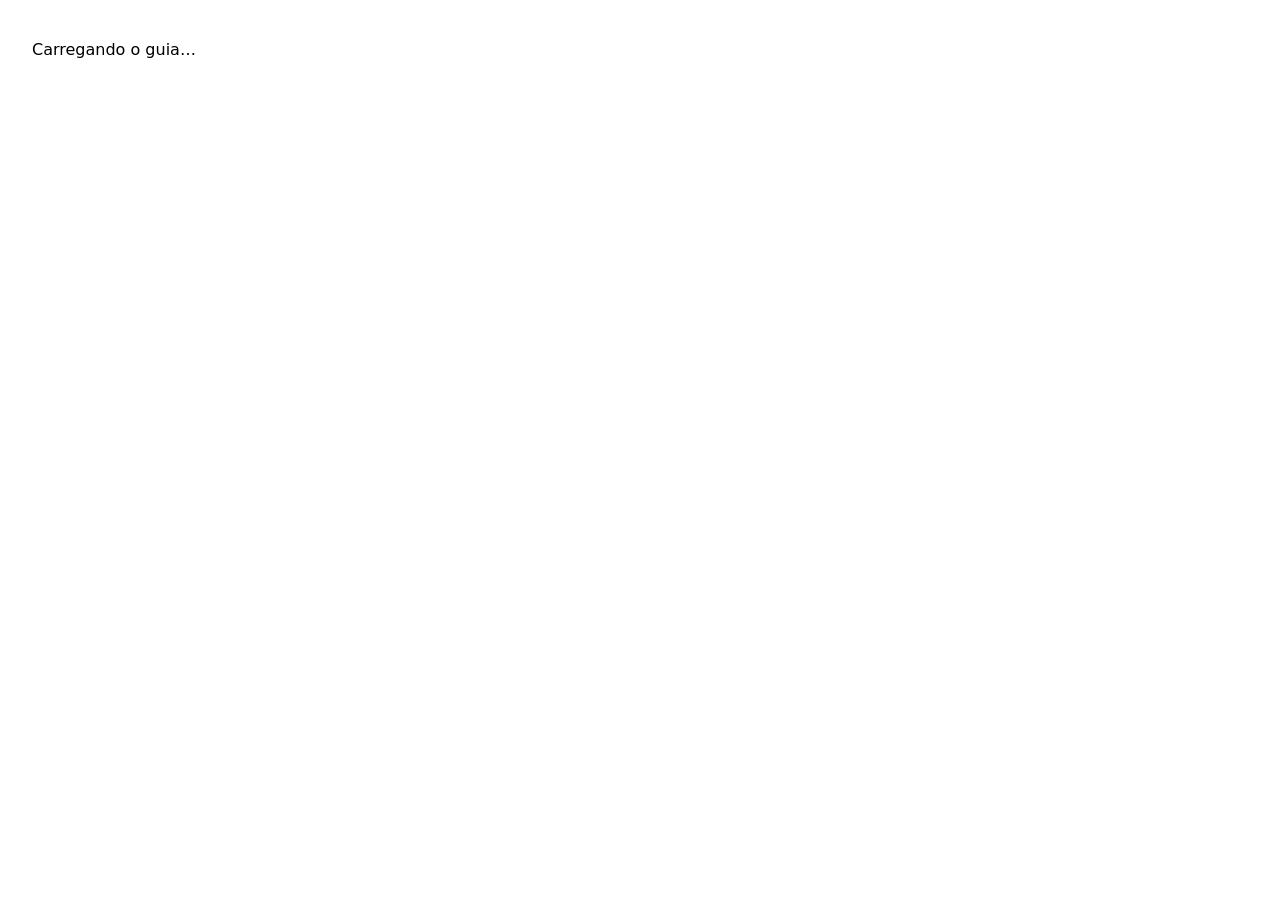
==== aluguel-novo/index.html @ 13892461 "feat: publica a página do guia online do Aluguel Novo" ====
<!DOCTYPE html>
<html lang="pt-BR" dir="ltr">
<head>
<meta charset="utf-8">
<meta name="robots" content="noindex, nofollow, noarchive">
<meta name="referrer" content="no-referrer">
<meta name="viewport" content="width=device-width, initial-scale=1">
<meta name="color-scheme" content="light dark">
<meta http-equiv="Content-Security-Policy" content="default-src 'none'; style-src 'self' 'unsafe-inline'; script-src 'self'; img-src data: https:; connect-src 'self'; base-uri 'none'; form-action 'none';">
<title>Guia online: 10 casas para visitar (23/11/2026)</title>
<link rel="stylesheet" href="estilo.css">
</head>
<body>
<div id="app"><p style="padding:24px;font-family:system-ui,sans-serif">Carregando o guia…</p></div>
<noscript><p style="padding:24px;font-family:system-ui,sans-serif">Ative o JavaScript para ver o guia.</p></noscript>
<script src="app.js"></script>
</body>
</html>
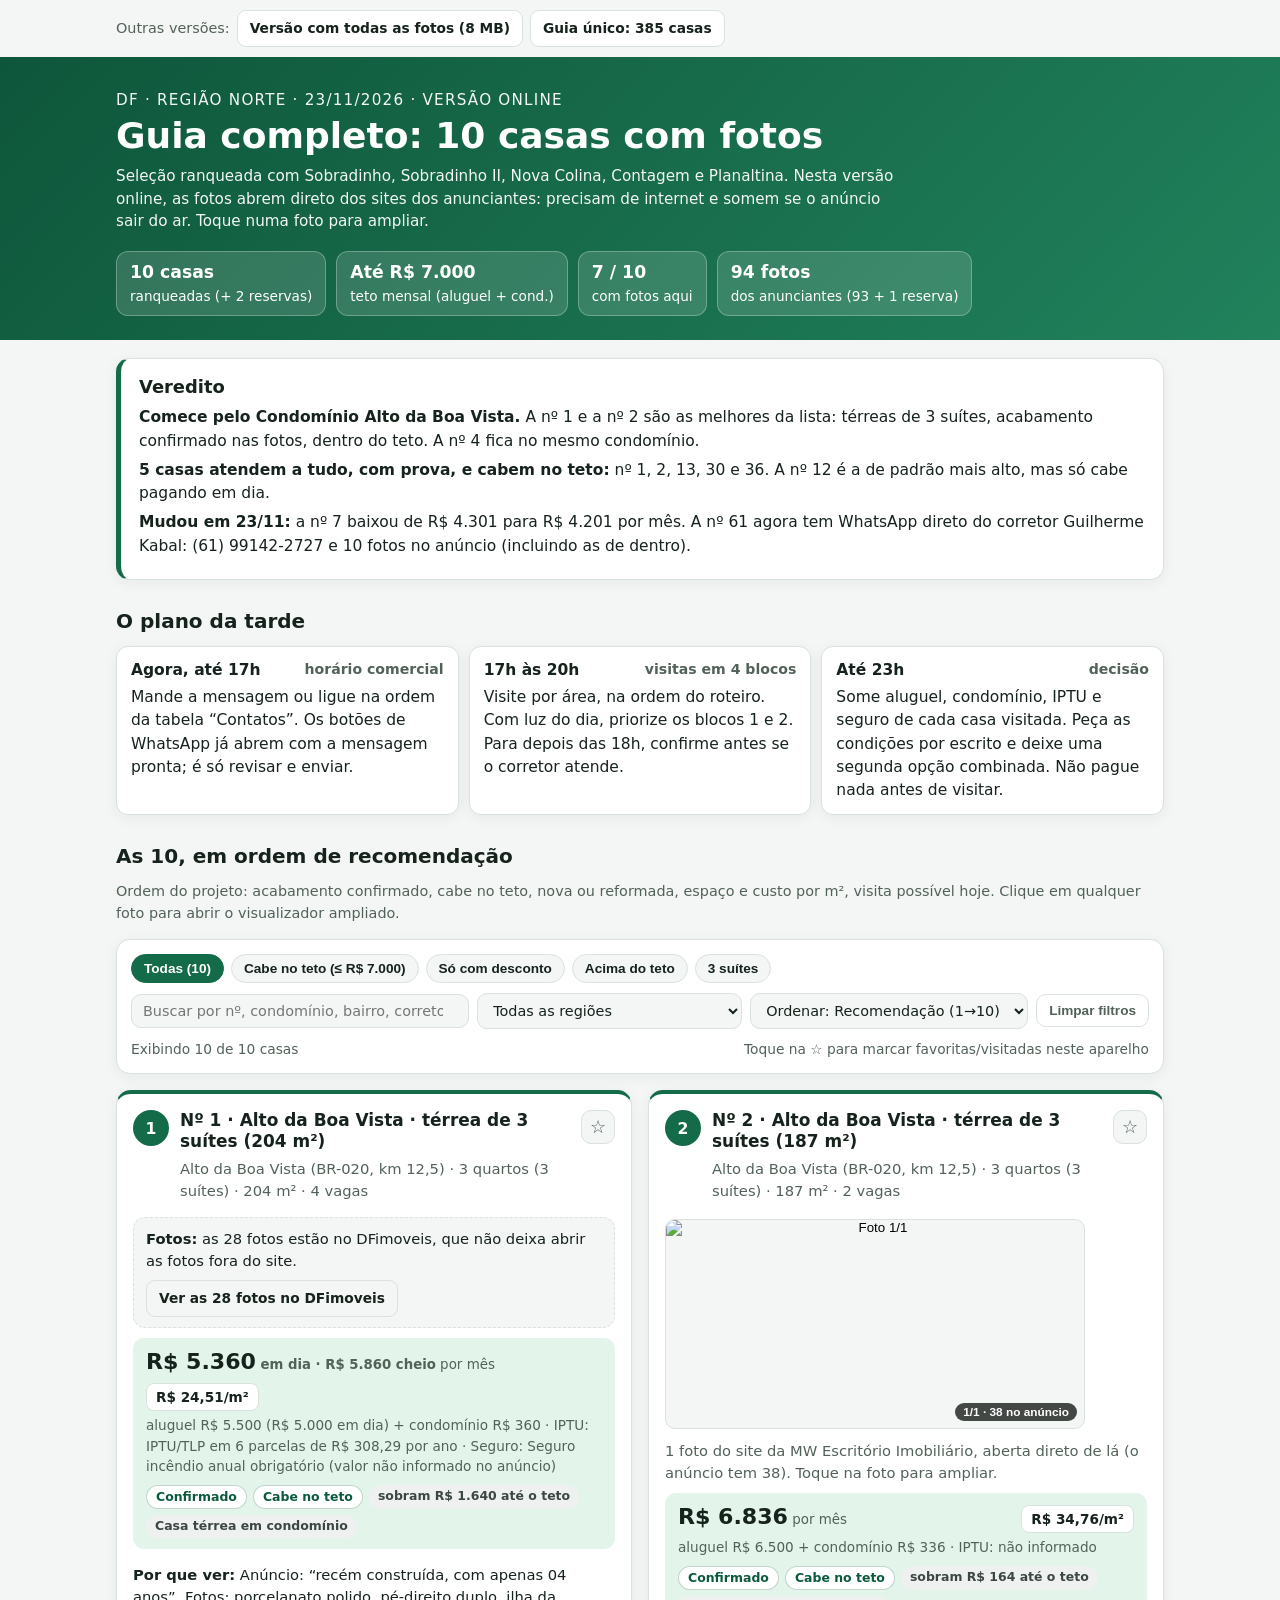
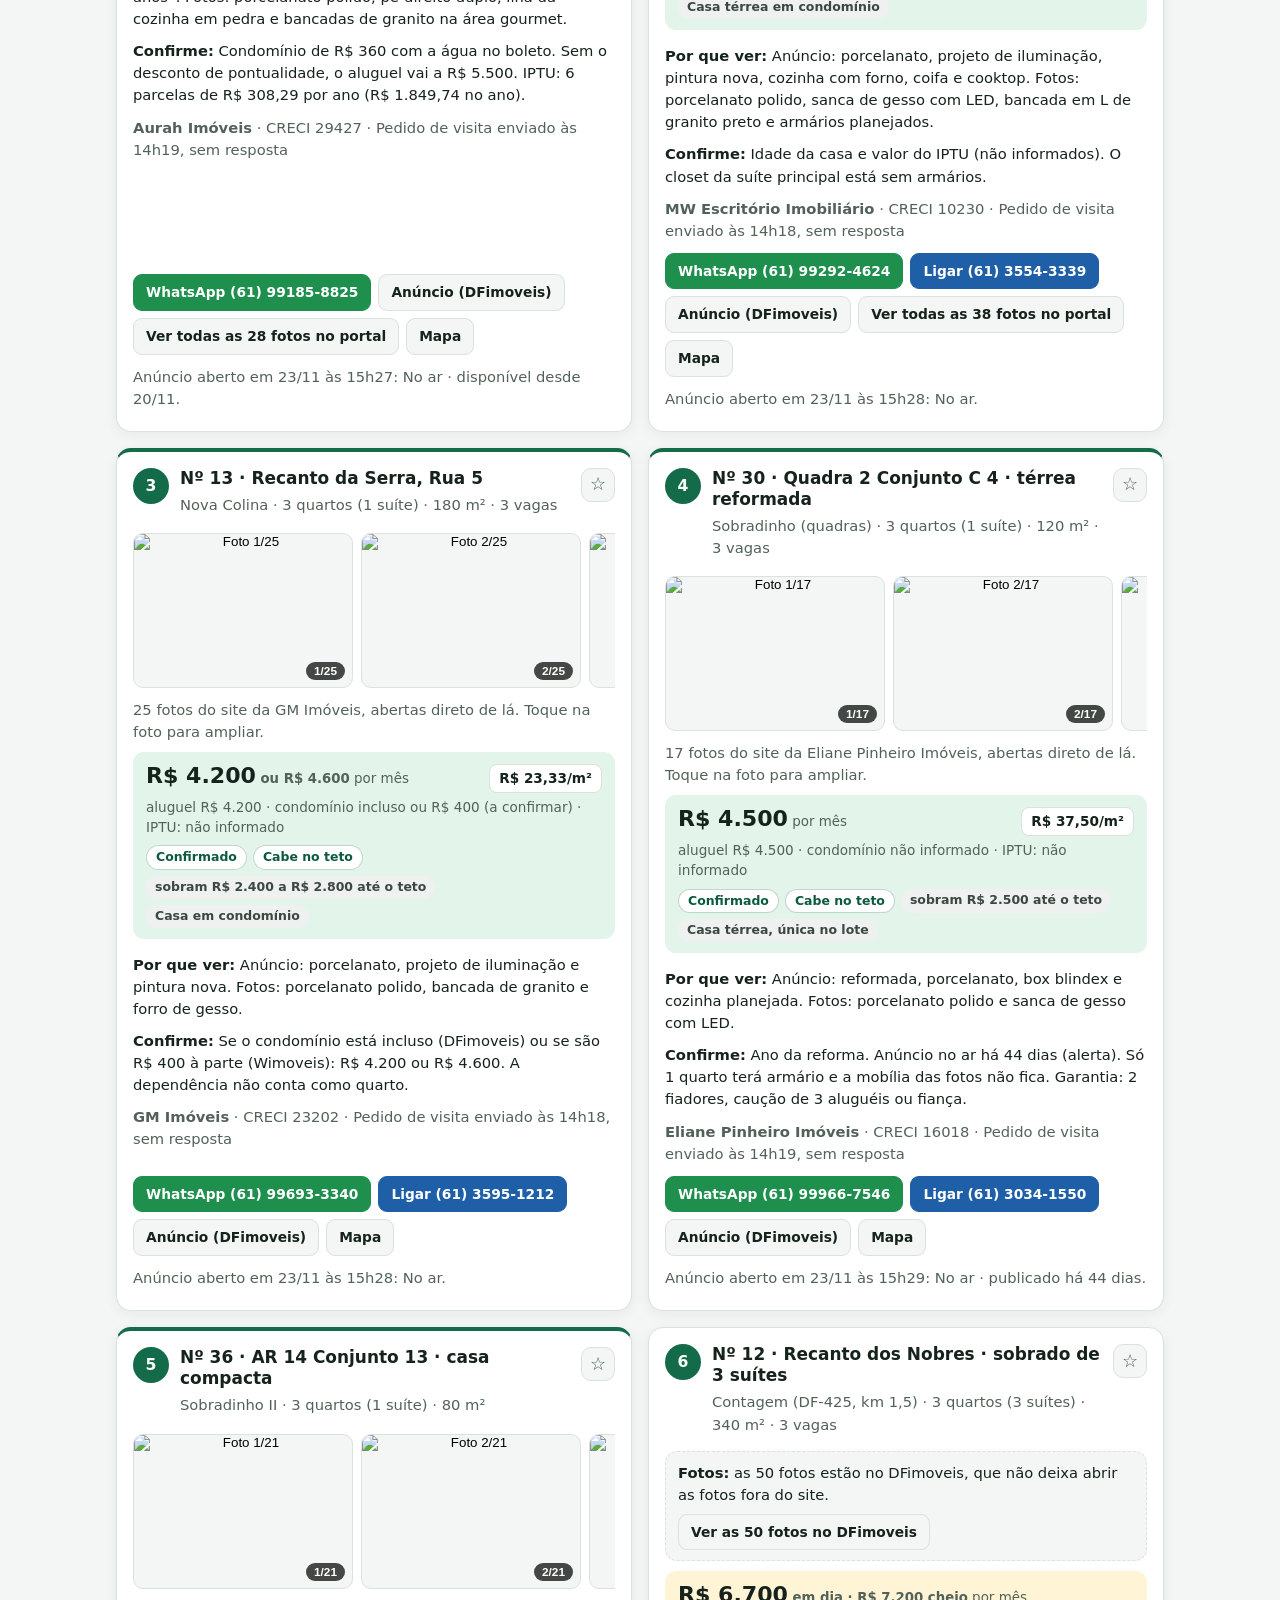
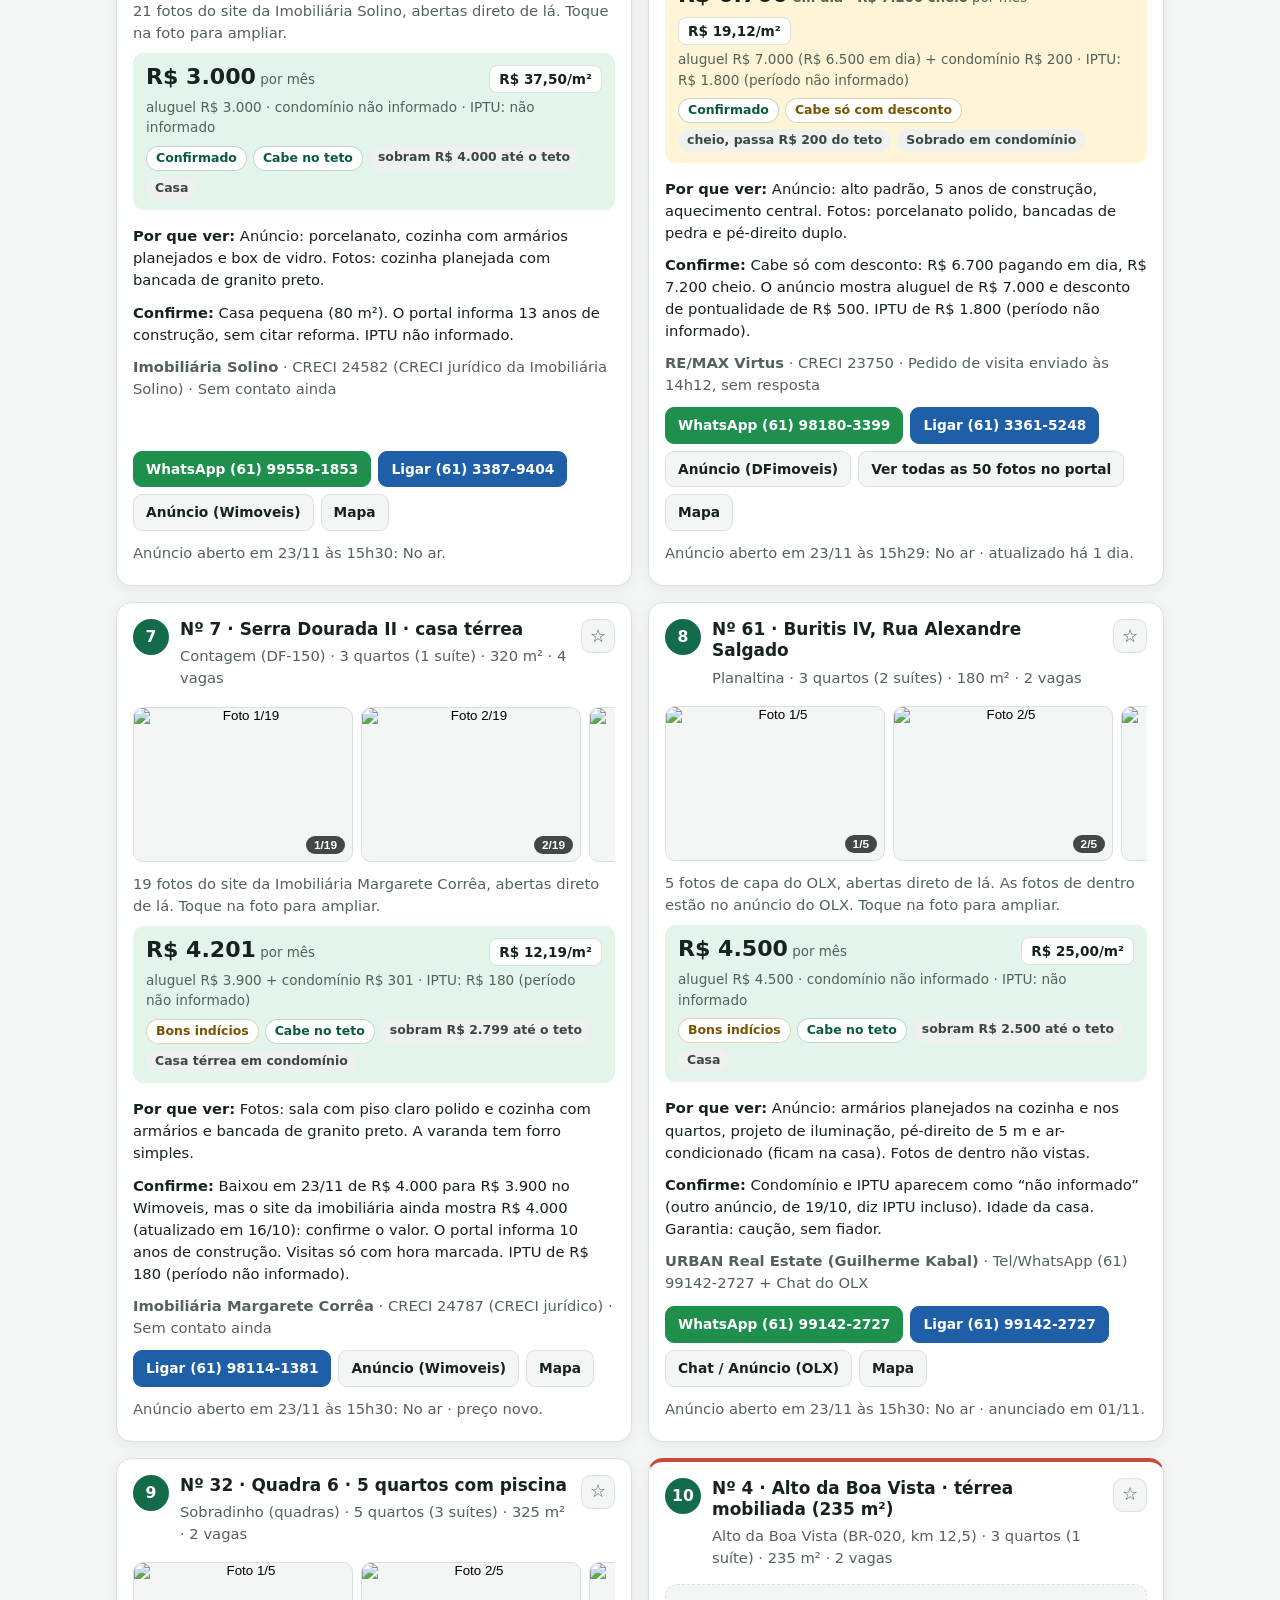
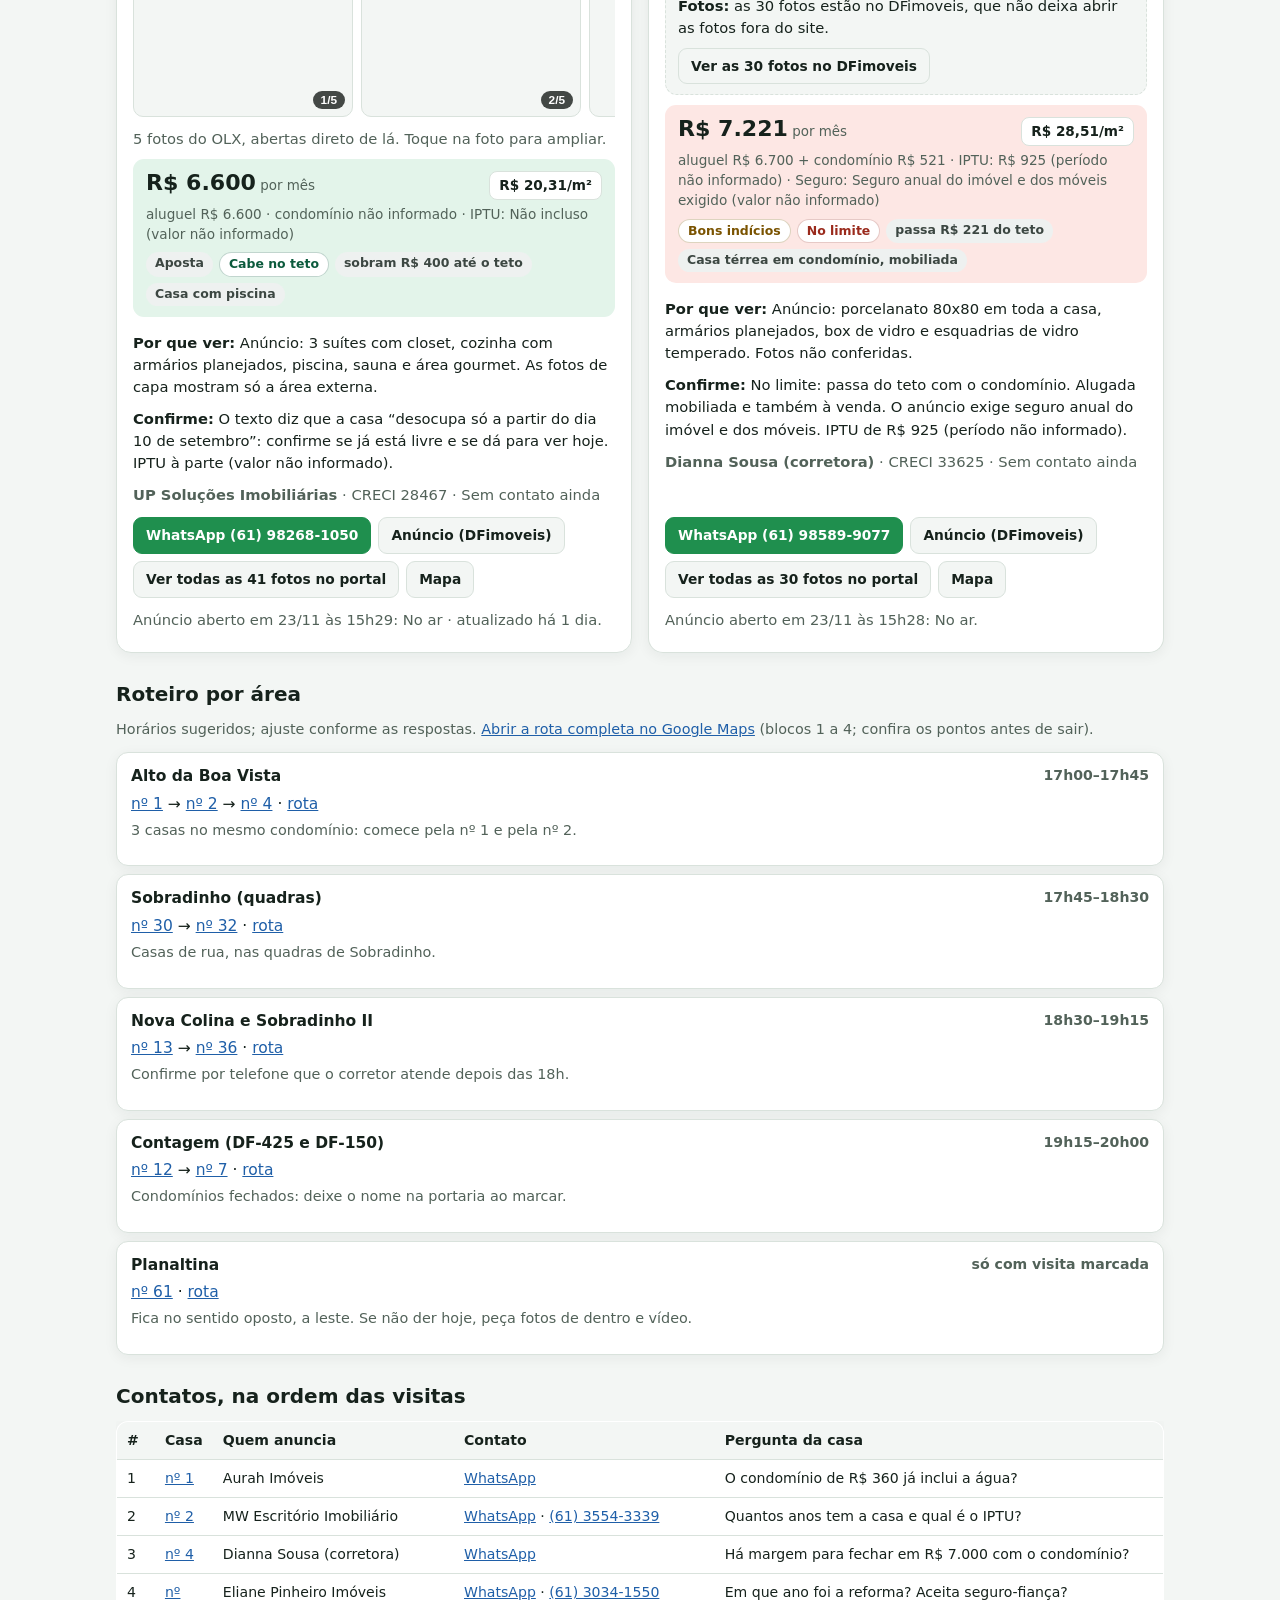
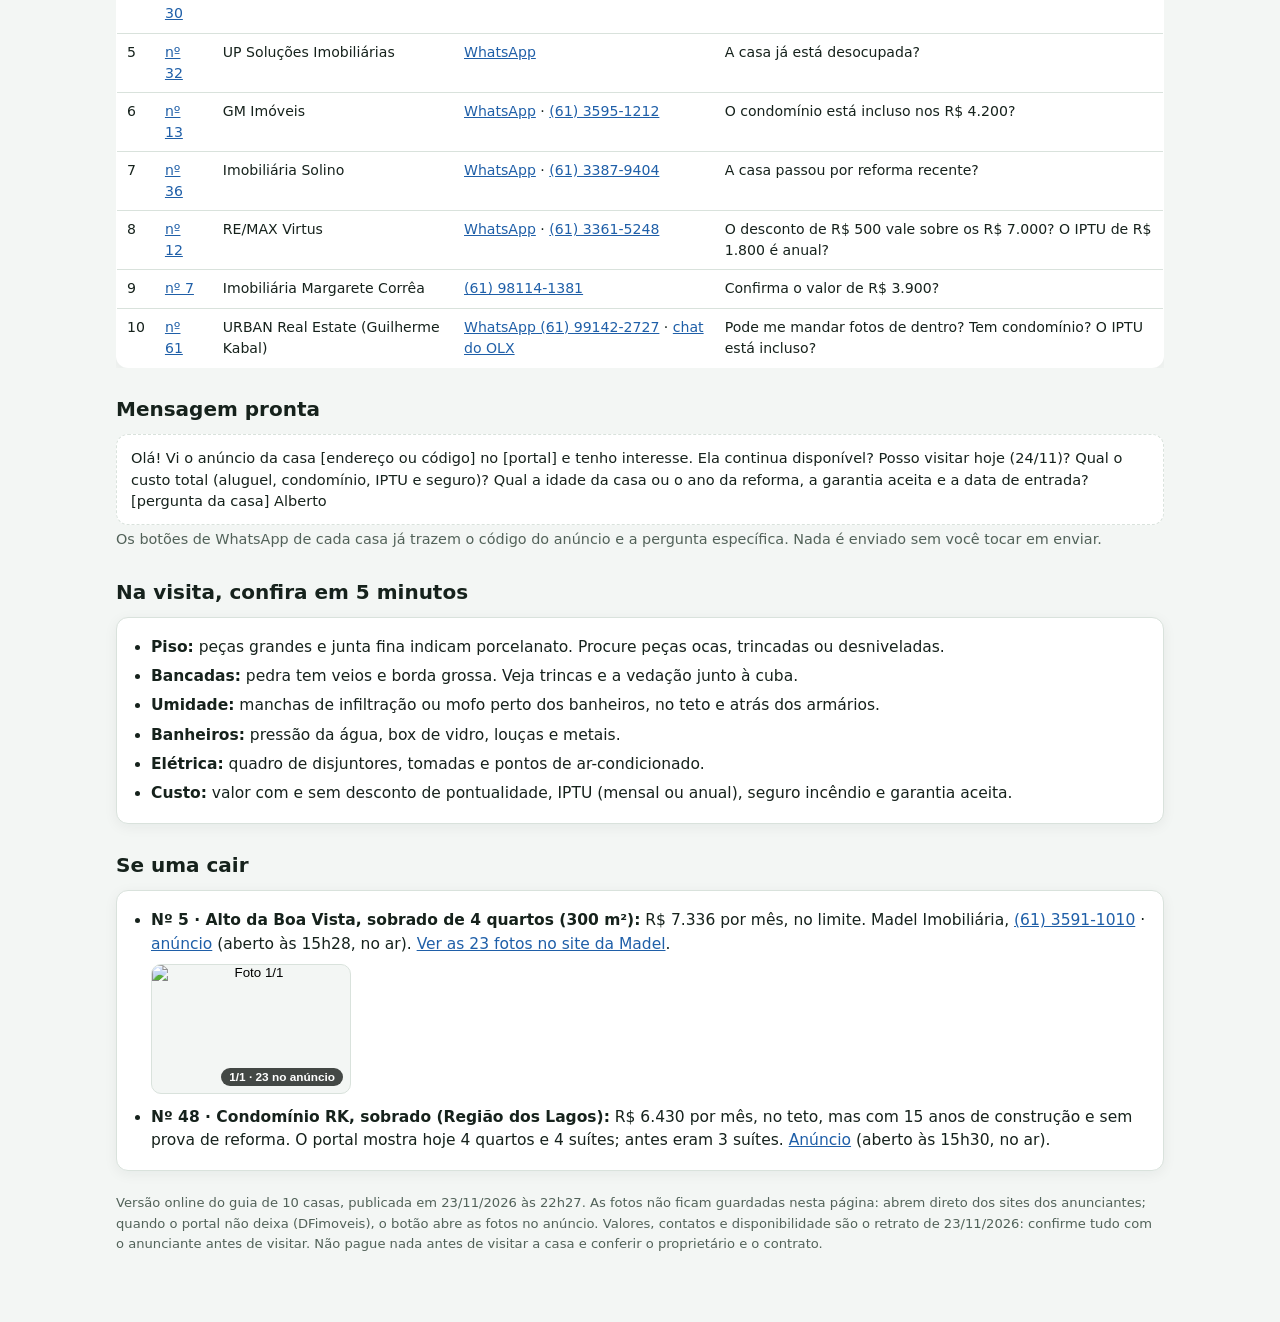
==== commit 15247bc9: "feat: adiciona na página inicial os links para o guia com fotos e o guia único" ====
--- a/aluguel-novo/index.html
+++ b/aluguel-novo/index.html
@@ -11,6 +11,11 @@
 <link rel="stylesheet" href="estilo.css">
 </head>
 <body>
+<nav aria-label="Outras versões do guia" style="max-width:1080px;margin-inline:auto;padding:10px 16px;display:flex;flex-wrap:wrap;gap:7px;align-items:center">
+<span class="nota" style="margin:0">Outras versões:</span>
+<a class="btn" style="background:var(--card)" href="Guia_com_fotos.html">Versão com todas as fotos (8 MB)</a>
+<a class="btn" style="background:var(--card)" href="guia-unico.html">Guia único: 385 casas</a>
+</nav>
 <div id="app"><p style="padding:24px;font-family:system-ui,sans-serif">Carregando o guia…</p></div>
 <noscript><p style="padding:24px;font-family:system-ui,sans-serif">Ative o JavaScript para ver o guia.</p></noscript>
 <script src="app.js"></script>
--- a/aluguel-novo/estilo.css
+++ b/aluguel-novo/estilo.css
@@ -0,0 +1 @@
+:root{--bg:#f3f6f4;--card:#ffffff;--ink:#16221c;--muted:#526259;--line:#d9e2dc;--accent:#146b4a;--accent-dark:#0e563b;--accent-ink:#ffffff;--ok-bg:#e3f4ea;--ok-ink:#0b5a3c;--mid-bg:#fff4d6;--mid-ink:#7a5300;--bet-bg:#eef1f0;--bet-ink:#3c4742;--warn-bg:#fde7e4;--warn-ink:#9a2a1c;--wa:#1f8f4e;--tel:#1f5fa8;--shadow:0 3px 14px rgba(14,42,28,0.06)}@media (prefers-color-scheme:dark){:root{--bg:#101613;--card:#18211d;--ink:#e8efeb;--muted:#9eb0a6;--line:#2a3730;--accent:#2ea374;--accent-dark:#196b4b;--accent-ink:#09150f;--ok-bg:#153928;--ok-ink:#8fe0b8;--mid-bg:#3b2f12;--mid-ink:#f3cf7a;--bet-bg:#252e2a;--bet-ink:#c6d1cb;--warn-bg:#3e1d19;--warn-ink:#f4a397;--wa:#27a35d;--tel:#4d8fd6;--shadow:0 4px 16px rgba(0,0,0,0.35)}}*{box-sizing:border-box}html{scroll-behavior:smooth}body{margin:0;background:var(--bg);color:var(--ink);font:15.5px/1.5 system-ui,-apple-system,"Segoe UI",Roboto,Arial,sans-serif}.hero{background:linear-gradient(135deg,#0e563b,#21825c);color:#ffffff;padding:28px 16px 24px}.wrap{max-width:1080px;margin-inline:auto;padding:0 16px 36px}.hero .wrap{padding-bottom:0}.eyebrow{margin:0 0 6px;font-size:.78rem;letter-spacing:.08em;text-transform:uppercase;opacity:.88}.hero h1{margin:0 0 8px;font-size:clamp(1.55rem,4vw,2.25rem);line-height:1.15}.hero p{margin:4px 0;max-width:780px;font-size:.95rem;opacity:.95}.stats{display:flex;flex-wrap:wrap;gap:10px;margin-top:18px}.stats span{background:rgba(255,255,255,0.14);border:1px solid rgba(255,255,255,0.28);border-radius:12px;padding:8px 13px;font-size:.85rem}.stats b{display:block;font-size:1.08rem;font-weight:800}.verdict{background:var(--card);border:1px solid var(--line);border-left:5px solid var(--accent);border-radius:14px;padding:15px 18px;margin-top:18px;box-shadow:var(--shadow)}.verdict h2{margin:0 0 6px;font-size:1.12rem}.verdict p{margin:6px 0}h2.sec{font-size:1.25rem;margin:26px 0 10px}.nota{color:var(--muted);font-size:.9rem;margin:4px 0 12px}ol.plan,ul.blocos{list-style:none;margin:0;padding:0}ol.plan{display:grid;grid-template-columns:repeat(auto-fit,minmax(min(100%,290px),1fr));gap:10px}ol.plan li,ul.blocos li{background:var(--card);border:1px solid var(--line);border-radius:12px;padding:12px 14px;box-shadow:var(--shadow)}ul.blocos li{margin-bottom:8px}.bh{display:flex;justify-content:space-between;gap:8px;flex-wrap:wrap;margin-bottom:4px}.hora{color:var(--muted);font-size:.88rem;font-weight:600}.toolbar{background:var(--card);border:1px solid var(--line);border-radius:14px;padding:14px;margin:14px 0 16px;box-shadow:var(--shadow);display:flex;flex-direction:column;gap:10px}.filter-chips{display:flex;flex-wrap:wrap;gap:7px}.fchip{appearance:none;border:1px solid var(--line);background:var(--bg);color:var(--ink);border-radius:999px;padding:6px 12px;font-size:.85rem;font-weight:600;cursor:pointer;transition:background .15s,border-color .15s,color .15s}.fchip:hover{border-color:var(--accent)}.fchip.active{background:var(--accent);border-color:var(--accent);color:var(--accent-ink)}.controls-row{display:flex;flex-wrap:wrap;gap:8px;align-items:center}.controls-row input[type="search"],.controls-row select{background:var(--bg);color:var(--ink);border:1px solid var(--line);border-radius:10px;padding:8px 11px;font-size:.9rem;font-family:inherit}.controls-row input[type="search"]{flex:1 1 220px;min-width:0}.controls-row select{flex:0 1 auto}.reset-btn{appearance:none;border:1px solid var(--line);background:transparent;color:var(--muted);border-radius:10px;padding:8px 12px;font-size:.85rem;font-weight:600;cursor:pointer}.reset-btn:hover{color:var(--ink);border-color:var(--muted)}.count-bar{display:flex;justify-content:space-between;align-items:center;flex-wrap:wrap;gap:8px;font-size:.86rem;color:var(--muted)}.cards-grid{display:grid;grid-template-columns:repeat(auto-fit,minmax(min(100%,450px),1fr));gap:16px}.card{background:var(--card);border:1px solid var(--line);border-radius:15px;padding:16px;box-shadow:var(--shadow);display:flex;flex-direction:column}.card.best{border-top:4px solid var(--accent)}.card.over{border-top:4px solid #c94a38}.card.hidden{display:none}.card .top{display:flex;gap:11px;align-items:flex-start}.rank{flex:0 0 36px;height:36px;border-radius:50%;background:var(--accent);color:var(--accent-ink);display:flex;align-items:center;justify-content:center;font-weight:800;font-size:.98rem}.ttl{flex:1 1 auto;min-width:0}.card h3{margin:0;font-size:1.06rem;line-height:1.25}.sub{margin:3px 0 0;color:var(--muted);font-size:.88rem}.fav-btn{appearance:none;border:1px solid var(--line);background:var(--bg);color:var(--muted);border-radius:10px;width:34px;height:34px;font-size:1.1rem;cursor:pointer;flex:0 0 auto;display:grid;place-items:center}.fav-btn[aria-pressed="true"]{background:var(--mid-bg);color:var(--mid-ink);border-color:var(--mid-ink)}.gal{display:flex;gap:8px;overflow-x:auto;scroll-snap-type:x mandatory;margin-top:12px;padding-bottom:6px;-webkit-overflow-scrolling:touch}.gal.single-gal{overflow-x:visible}.thumb{appearance:none;padding:0;flex:0 0 auto;scroll-snap-align:start;width:220px;height:155px;border-radius:10px;overflow:hidden;border:1px solid var(--line);background:var(--bg);position:relative;cursor:pointer}.thumb.single{width:100%;max-width:420px;height:210px}.thumb img{width:100%;height:100%;object-fit:cover;display:block;transition:transform .2s ease}.thumb:hover img{transform:scale(1.03)}.pbadge{position:absolute;bottom:7px;right:7px;background:rgba(12,18,15,0.76);color:#ffffff;font-size:.74rem;font-weight:600;padding:2px 8px;border-radius:999px;pointer-events:none}.galinfo{font-size:.8rem;color:var(--muted);margin:4px 0 8px}.price{margin:4px 0 10px;padding:11px 13px;border-radius:11px;background:var(--ok-bg)}.price.warn{background:var(--mid-bg)}.price.danger{background:var(--warn-bg)}.price-row{display:flex;justify-content:space-between;align-items:baseline;flex-wrap:wrap;gap:8px}.tot{font-size:1.38rem;font-weight:800;line-height:1.2}.tot small{font-size:.83rem;font-weight:600;color:var(--muted)}.pm{font-size:.84rem;font-weight:500;color:var(--muted)}.m2-badge{display:inline-block;background:var(--card);color:var(--ink);border:1px solid var(--line);border-radius:8px;padding:3px 9px;font-size:.85rem;font-weight:800;white-space:nowrap}.det{font-size:.85rem;color:var(--muted);margin-top:4px}.tags{margin-top:8px;display:flex;flex-wrap:wrap;gap:6px}.chip{display:inline-block;padding:2px 9px;border-radius:999px;font-size:.78rem;font-weight:600;background:var(--bet-bg);color:var(--bet-ink)}.chip.ok{background:var(--card);color:var(--ok-ink);border:1px solid rgba(11,90,60,0.25)}.chip.mid{background:var(--card);color:var(--mid-ink);border:1px solid rgba(122,83,0,0.25)}.chip.warn{background:var(--card);color:var(--warn-ink);border:1px solid rgba(154,42,28,0.25)}.card p{margin:5px 0;font-size:.92rem}.who{color:var(--muted);font-size:.88rem}.btns{display:flex;flex-wrap:wrap;gap:7px;margin:10px 0 6px;margin-top:auto;padding-top:6px}.btn{display:inline-block;padding:7px 12px;border-radius:9px;border:1px solid var(--line);text-decoration:none;color:var(--ink);background:var(--bg);font-size:.86rem;font-weight:600}.btn:hover{filter:brightness(0.96)}.btn.wa{background:var(--wa);border-color:var(--wa);color:#ffffff}.btn.tel{background:var(--tel);border-color:var(--tel);color:#ffffff}.chk{font-size:.79rem;color:var(--muted);margin:4px 0 0}a{color:var(--tel)}.empty-state{background:var(--card);border:1px dashed var(--line);border-radius:14px;padding:26px 18px;text-align:center;margin:14px 0}.empty-state[hidden]{display:none}table{width:100%;border-collapse:collapse;background:var(--card);border:1px solid var(--line);border-radius:12px;overflow:hidden;font-size:.88rem;box-shadow:var(--shadow)}th,td{padding:8px 10px;border-bottom:1px solid var(--line);text-align:start;vertical-align:top}th{background:var(--bg);font-weight:700}.box{background:var(--card);border:1px solid var(--line);border-radius:12px;padding:12px 16px;box-shadow:var(--shadow)}.box ul{margin:6px 0;padding-inline-start:18px}.box li{margin-bottom:6px}.msg{white-space:pre-wrap;background:var(--card);border:1px dashed var(--line);border-radius:12px;padding:12px 14px;font-size:.91rem}.gal.mini{margin-top:8px}.gal.mini .thumb{width:200px;height:130px}footer{color:var(--muted);font-size:.82rem;margin:22px 0 32px;line-height:1.55}.lb{position:fixed;inset:0;z-index:9999;background:rgba(8,12,10,0.92);color:#ffffff;display:flex;flex-direction:column;align-items:center;justify-content:center;padding:16px}.lb[hidden]{display:none}.lb-top{width:100%;max-width:980px;display:flex;justify-content:space-between;align-items:center;gap:12px;margin-bottom:10px}.lb-title{font-weight:700;font-size:.98rem}.lb-counter{font-size:.86rem;opacity:.85;margin-left:8px}.lb-close{appearance:none;border:1px solid rgba(255,255,255,0.3);background:rgba(255,255,255,0.12);color:#ffffff;width:38px;height:38px;border-radius:50%;font-size:1.25rem;cursor:pointer;flex:0 0 auto}.lb-stage{position:relative;width:100%;max-width:980px;flex:1 1 auto;display:flex;align-items:center;justify-content:center;min-height:0}.lb-img{max-width:100%;max-height:78vh;border-radius:10px;object-fit:contain;box-shadow:0 8px 30px rgba(0,0,0,0.5)}.lb-nav{appearance:none;position:absolute;top:50%;transform:translateY(-50%);border:1px solid rgba(255,255,255,0.3);background:rgba(0,0,0,0.55);color:#ffffff;width:44px;height:44px;border-radius:50%;font-size:1.5rem;cursor:pointer;display:grid;place-items:center}.lb-prev{left:8px}.lb-next{right:8px}.lb-nav:disabled{opacity:.28;cursor:default}@media print{body{background:#ffffff;color:#111111}.hero{background:#ffffff;color:#111111;border-bottom:2px solid #111111}.stats span{border-color:#aaaaaa}.toolbar,.fav-btn,.lb{display:none !important}.cards-grid{display:block}.card{margin-bottom:12px;break-inside:avoid;box-shadow:none}.btn{border:1px solid #888888;color:#000000;background:none}}.nofoto{margin:10px 0 6px;padding:10px 12px;border:1px dashed var(--line);border-radius:12px;background:var(--bg);font-size:.92rem}.nofoto p{margin:0 0 8px}
